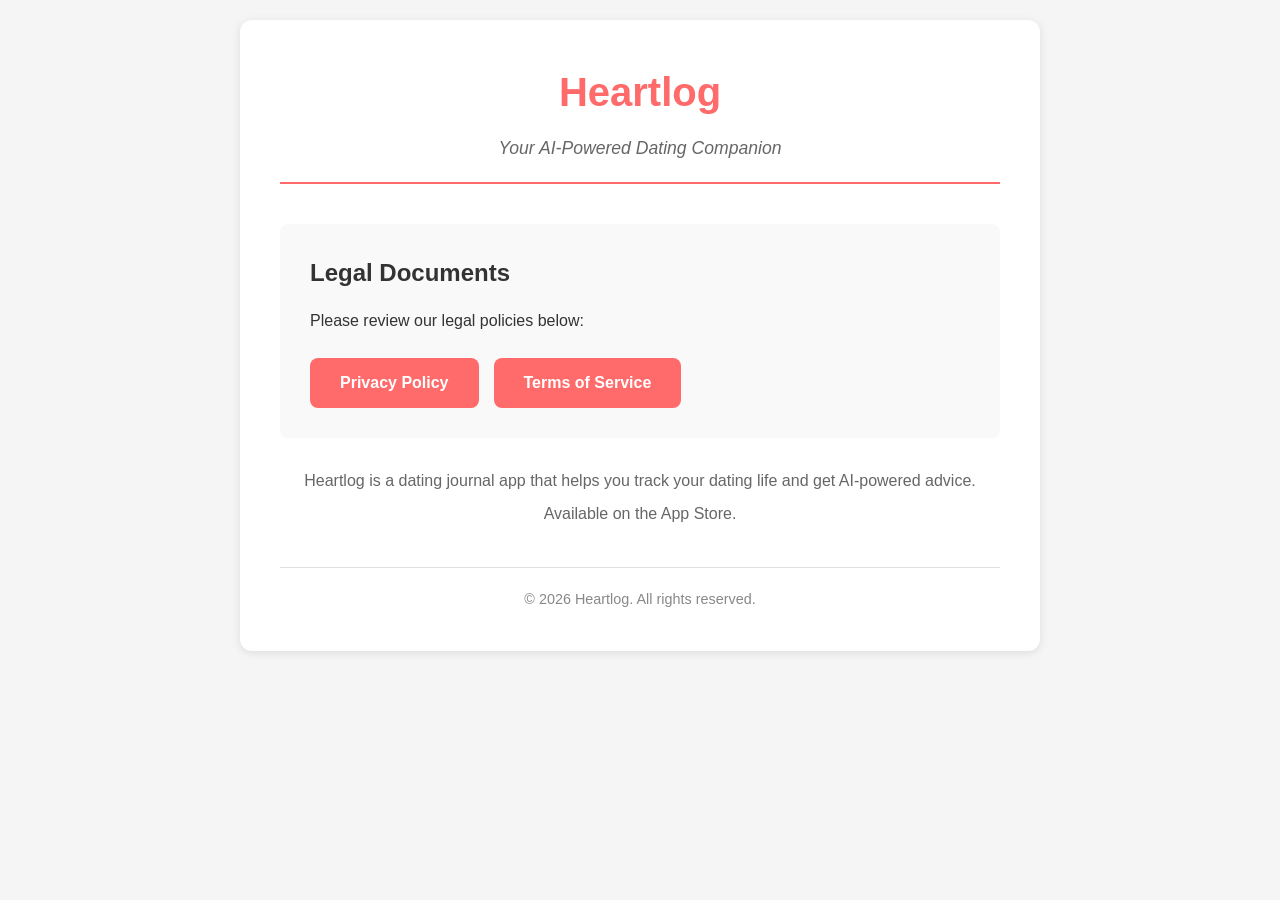
==== index.html @ 78f122ed "init with terms and privacy policy" ====
<!DOCTYPE html>
<html lang="en">
<head>
    <meta charset="UTF-8">
    <meta name="viewport" content="width=device-width, initial-scale=1.0">
    <title>Heartlog - Legal</title>
    <link rel="stylesheet" href="styles.css">
</head>
<body>
    <div class="container">
        <header>
            <h1>Heartlog</h1>
            <p class="tagline">Your AI-Powered Dating Companion</p>
        </header>

        <main>
            <div class="card">
                <h2>Legal Documents</h2>
                <p>Please review our legal policies below:</p>
                
                <div class="links">
                    <a href="privacy-policy.html" class="button">Privacy Policy</a>
                    <a href="terms-of-service.html" class="button">Terms of Service</a>
                </div>
            </div>

            <div class="info">
                <p>Heartlog is a dating journal app that helps you track your dating life and get AI-powered advice.</p>
                <p>Available on the App Store.</p>
            </div>
        </main>

        <footer>
            <p>&copy; 2026 Heartlog. All rights reserved.</p>
        </footer>
    </div>
</body>
</html>
---- styles.css ----
/* Reset and Base Styles */
* {
    margin: 0;
    padding: 0;
    box-sizing: border-box;
}

body {
    font-family: -apple-system, BlinkMacSystemFont, 'Segoe UI', Roboto, Oxygen, Ubuntu, Cantarell, sans-serif;
    line-height: 1.6;
    color: #333;
    background-color: #f5f5f5;
    padding: 20px;
}

.container {
    max-width: 800px;
    margin: 0 auto;
    background-color: white;
    padding: 40px;
    border-radius: 12px;
    box-shadow: 0 2px 10px rgba(0, 0, 0, 0.1);
}

/* Header */
header {
    text-align: center;
    margin-bottom: 40px;
    padding-bottom: 20px;
    border-bottom: 2px solid #FF6B6B;
}

h1 {
    font-size: 2.5em;
    color: #FF6B6B;
    margin-bottom: 10px;
}

.tagline {
    font-size: 1.1em;
    color: #666;
    font-style: italic;
}

.last-updated {
    font-size: 0.9em;
    color: #888;
    font-style: italic;
    margin-top: 10px;
}

/* Main Content */
main {
    margin-bottom: 40px;
}

.card {
    background-color: #f9f9f9;
    padding: 30px;
    border-radius: 8px;
    margin-bottom: 30px;
}

.card h2 {
    color: #333;
    margin-bottom: 15px;
}

.links {
    display: flex;
    gap: 15px;
    margin-top: 25px;
    flex-wrap: wrap;
}

.button {
    display: inline-block;
    padding: 12px 30px;
    background-color: #FF6B6B;
    color: white;
    text-decoration: none;
    border-radius: 8px;
    font-weight: 600;
    transition: background-color 0.3s ease;
}

.button:hover {
    background-color: #ff5252;
}

.info {
    text-align: center;
    color: #666;
    margin-top: 20px;
}

.info p {
    margin-bottom: 8px;
}

/* Legal Content */
.legal-content {
    font-size: 1em;
    line-height: 1.8;
}

.legal-content p {
    margin-bottom: 15px;
}

.legal-content section {
    margin-bottom: 35px;
}

.legal-content h2 {
    font-size: 1.5em;
    color: #333;
    margin-bottom: 15px;
    margin-top: 25px;
}

.legal-content h3 {
    font-size: 1.2em;
    color: #444;
    margin-bottom: 8px;
    margin-top: 15px;
    font-weight: 600;
}

.legal-content ul {
    margin-left: 25px;
    margin-bottom: 15px;
}

.legal-content li {
    margin-bottom: 8px;
}

.indent {
    margin-left: 20px;
}

.back-link {
    margin-top: 40px;
    padding-top: 20px;
    border-top: 1px solid #e0e0e0;
}

.back-link a {
    color: #FF6B6B;
    text-decoration: none;
    font-weight: 600;
    transition: color 0.3s ease;
}

.back-link a:hover {
    color: #ff5252;
}

/* Footer */
footer {
    text-align: center;
    padding-top: 20px;
    border-top: 1px solid #e0e0e0;
    color: #888;
    font-size: 0.9em;
}

/* Responsive Design */
@media (max-width: 768px) {
    .container {
        padding: 20px;
    }

    h1 {
        font-size: 2em;
    }

    .card {
        padding: 20px;
    }

    .links {
        flex-direction: column;
    }

    .button {
        text-align: center;
    }
}
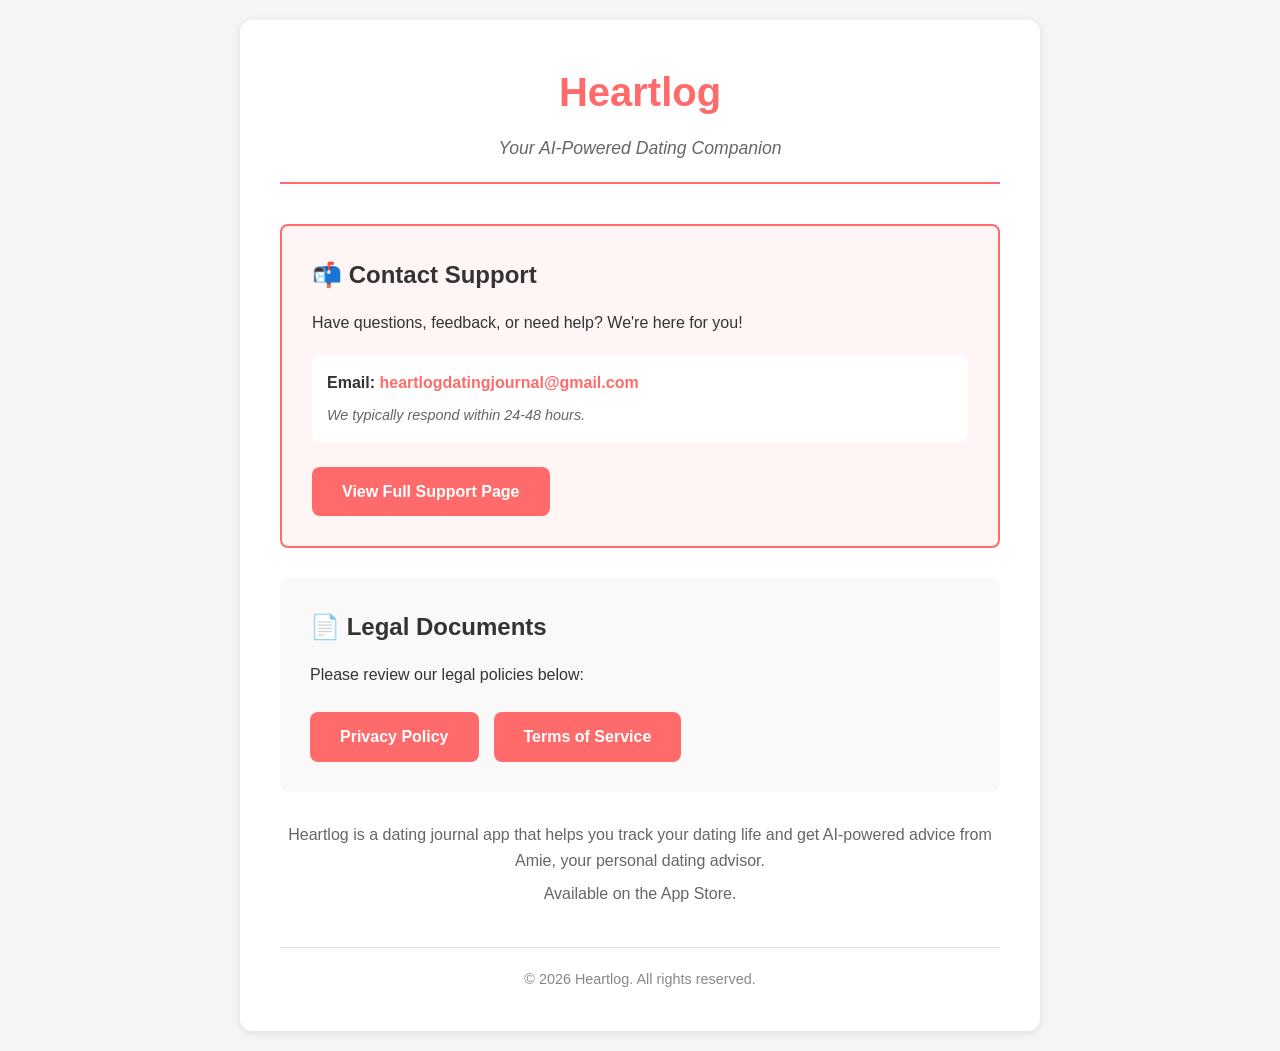
==== commit 9ba925ca: "add contact support" ====
--- a/index.html
+++ b/index.html
@@ -3,7 +3,7 @@
 <head>
     <meta charset="UTF-8">
     <meta name="viewport" content="width=device-width, initial-scale=1.0">
-    <title>Heartlog - Legal</title>
+    <title>Heartlog - Support & Legal</title>
     <link rel="stylesheet" href="styles.css">
 </head>
 <body>
@@ -14,8 +14,22 @@
         </header>
 
         <main>
+            <div class="card support-card">
+                <h2>📬 Contact Support</h2>
+                <p>Have questions, feedback, or need help? We're here for you!</p>
+                
+                <div class="support-info">
+                    <p><strong>Email:</strong> <a href="mailto:heartlogdatingjournal@gmail.com">heartlogdatingjournal@gmail.com</a></p>
+                    <p class="response-time">We typically respond within 24-48 hours.</p>
+                </div>
+                
+                <div class="links">
+                    <a href="support.html" class="button">View Full Support Page</a>
+                </div>
+            </div>
+
             <div class="card">
-                <h2>Legal Documents</h2>
+                <h2>📄 Legal Documents</h2>
                 <p>Please review our legal policies below:</p>
                 
                 <div class="links">
@@ -25,7 +39,7 @@
             </div>
 
             <div class="info">
-                <p>Heartlog is a dating journal app that helps you track your dating life and get AI-powered advice.</p>
+                <p>Heartlog is a dating journal app that helps you track your dating life and get AI-powered advice from Amie, your personal dating advisor.</p>
                 <p>Available on the App Store.</p>
             </div>
         </main>
--- a/styles.css
+++ b/styles.css
@@ -157,6 +157,62 @@
     color: #ff5252;
 }
 
+/* Support Styles */
+.support-card {
+    background-color: #fff5f5;
+    border: 2px solid #FF6B6B;
+}
+
+.support-info {
+    margin: 20px 0;
+    padding: 15px;
+    background-color: white;
+    border-radius: 8px;
+}
+
+.support-info a {
+    color: #FF6B6B;
+    font-weight: 600;
+    text-decoration: none;
+}
+
+.support-info a:hover {
+    text-decoration: underline;
+}
+
+.response-time {
+    font-size: 0.9em;
+    color: #666;
+    margin-top: 8px;
+    font-style: italic;
+}
+
+.contact-box {
+    background-color: #f9f9f9;
+    padding: 20px;
+    border-radius: 8px;
+    margin: 20px 0;
+    border-left: 4px solid #FF6B6B;
+}
+
+.contact-box a {
+    color: #FF6B6B;
+    text-decoration: none;
+}
+
+.contact-box a:hover {
+    text-decoration: underline;
+}
+
+.legal-content a {
+    color: #FF6B6B;
+    text-decoration: none;
+}
+
+.legal-content a:hover {
+    text-decoration: underline;
+}
+
 /* Footer */
 footer {
     text-align: center;
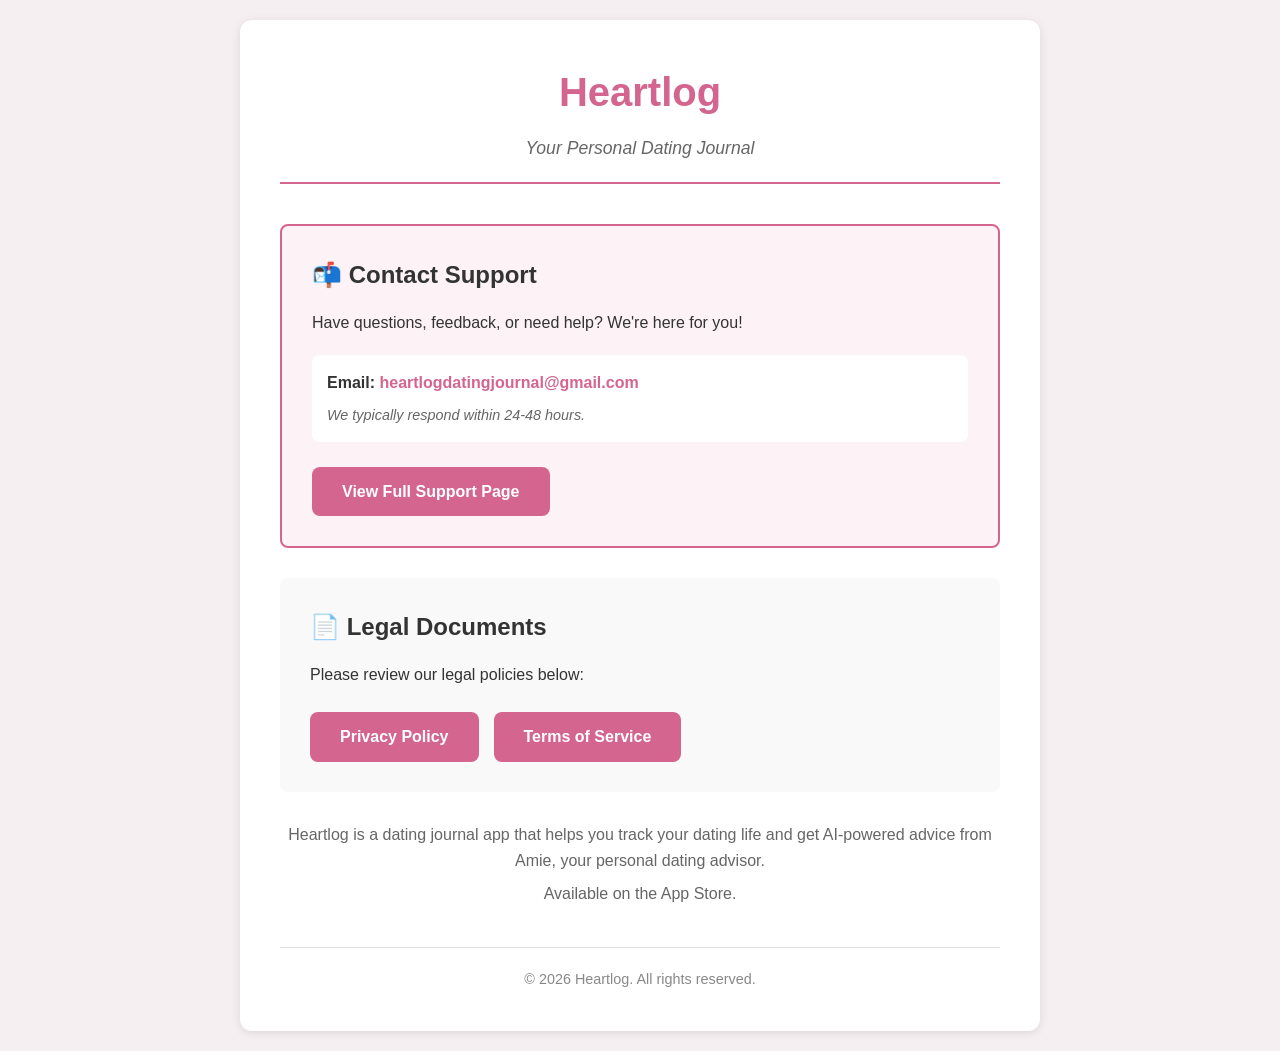
==== commit 88b1e781: "update wording" ====
--- a/index.html
+++ b/index.html
@@ -10,7 +10,7 @@
     <div class="container">
         <header>
             <h1>Heartlog</h1>
-            <p class="tagline">Your AI-Powered Dating Companion</p>
+            <p class="tagline">Your Personal Dating Journal</p>
         </header>
 
         <main>
--- a/styles.css
+++ b/styles.css
@@ -9,7 +9,7 @@
     font-family: -apple-system, BlinkMacSystemFont, 'Segoe UI', Roboto, Oxygen, Ubuntu, Cantarell, sans-serif;
     line-height: 1.6;
     color: #333;
-    background-color: #f5f5f5;
+    background-color: #F6EFF2;
     padding: 20px;
 }
 
@@ -27,12 +27,12 @@
     text-align: center;
     margin-bottom: 40px;
     padding-bottom: 20px;
-    border-bottom: 2px solid #FF6B6B;
+    border-bottom: 2px solid #D4658E;
 }
 
 h1 {
     font-size: 2.5em;
-    color: #FF6B6B;
+    color: #D4658E;
     margin-bottom: 10px;
 }
 
@@ -76,7 +76,7 @@
 .button {
     display: inline-block;
     padding: 12px 30px;
-    background-color: #FF6B6B;
+    background-color: #D4658E;
     color: white;
     text-decoration: none;
     border-radius: 8px;
@@ -85,7 +85,7 @@
 }
 
 .button:hover {
-    background-color: #ff5252;
+    background-color: #B84D76;
 }
 
 .info {
@@ -147,20 +147,20 @@
 }
 
 .back-link a {
-    color: #FF6B6B;
+    color: #D4658E;
     text-decoration: none;
     font-weight: 600;
     transition: color 0.3s ease;
 }
 
 .back-link a:hover {
-    color: #ff5252;
+    color: #B84D76;
 }
 
 /* Support Styles */
 .support-card {
-    background-color: #fff5f5;
-    border: 2px solid #FF6B6B;
+    background-color: #FDF2F6;
+    border: 2px solid #D4658E;
 }
 
 .support-info {
@@ -171,7 +171,7 @@
 }
 
 .support-info a {
-    color: #FF6B6B;
+    color: #D4658E;
     font-weight: 600;
     text-decoration: none;
 }
@@ -192,11 +192,11 @@
     padding: 20px;
     border-radius: 8px;
     margin: 20px 0;
-    border-left: 4px solid #FF6B6B;
+    border-left: 4px solid #D4658E;
 }
 
 .contact-box a {
-    color: #FF6B6B;
+    color: #D4658E;
     text-decoration: none;
 }
 
@@ -205,7 +205,7 @@
 }
 
 .legal-content a {
-    color: #FF6B6B;
+    color: #D4658E;
     text-decoration: none;
 }
 
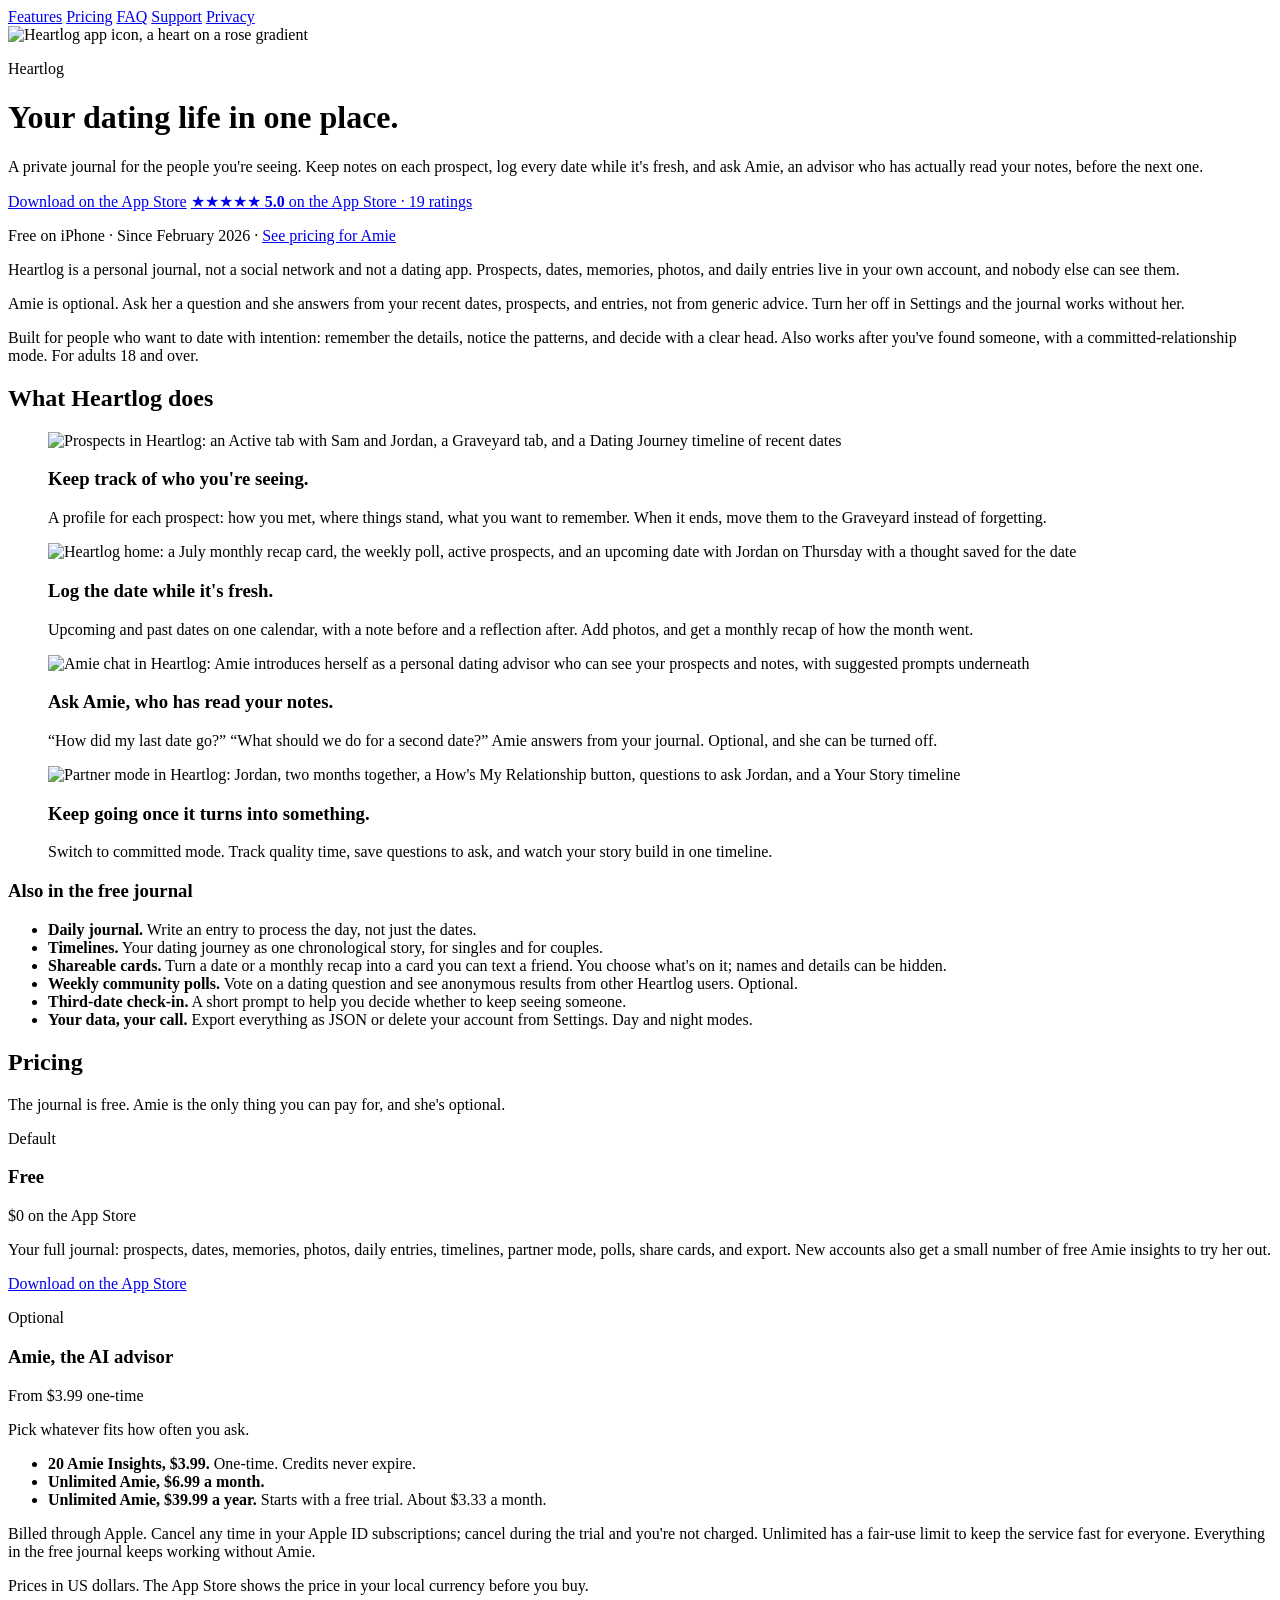
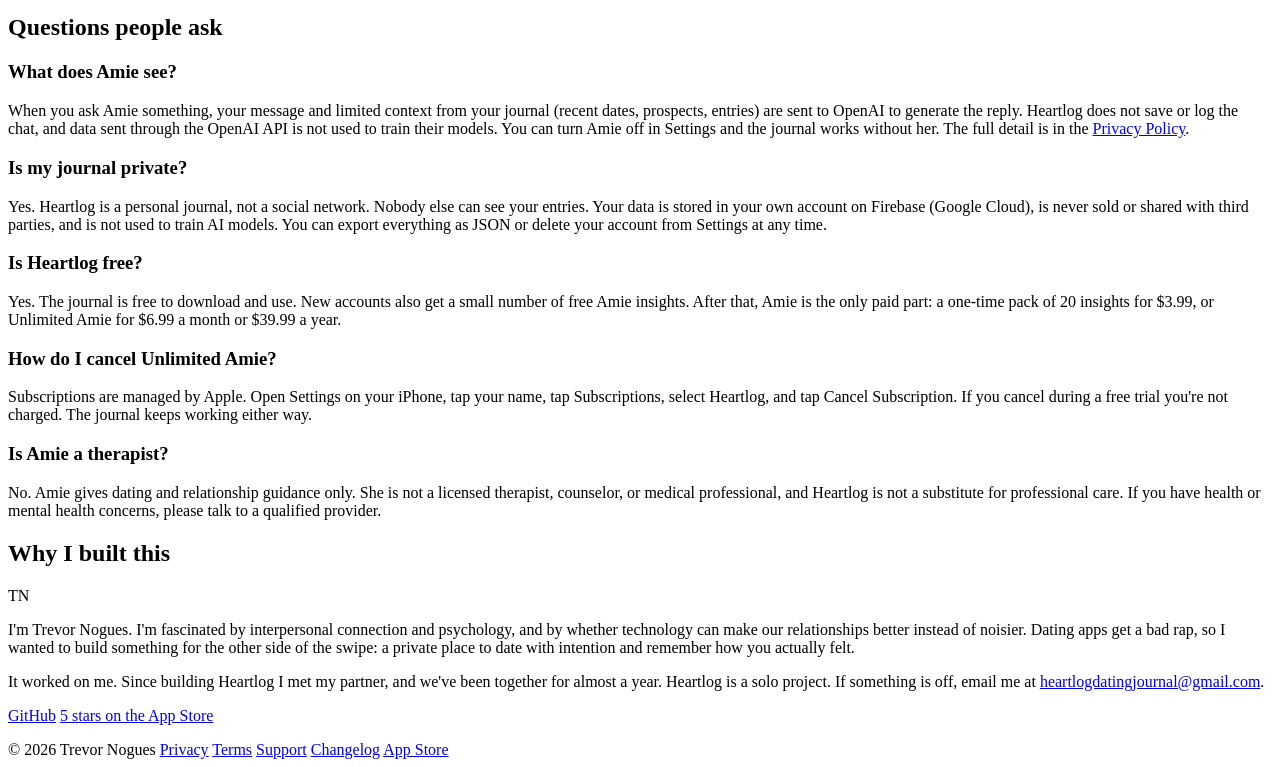
==== commit a88ef994: "Rebuild landing page as a storefront; add changelog, screenshots, SEO files - index.html: hero with " ====
--- a/index.html
+++ b/index.html
@@ -1,53 +1,355 @@
-<!DOCTYPE html>
+<!doctype html>
 <html lang="en">
 <head>
-    <meta charset="UTF-8">
-    <meta name="viewport" content="width=device-width, initial-scale=1.0">
-    <title>Heartlog - Support & Legal</title>
-    <link rel="stylesheet" href="styles.css">
+  <meta charset="utf-8" />
+  <meta name="viewport" content="width=device-width, initial-scale=1" />
+  <title>Heartlog - Dating journal</title>
+  <meta name="description" content="Heartlog is a private dating journal for iPhone. Keep notes on the people you're seeing, log dates and memories, and ask Amie, an AI advisor who has read your notes. Free on the App Store." />
+  <meta name="theme-color" content="#F6EFF2" />
+  <link rel="canonical" href="https://trevornogues.github.io/heartlog-public-pages/" />
+
+  <!-- Social preview -->
+  <meta property="og:type" content="website" />
+  <meta property="og:site_name" content="Heartlog" />
+  <meta property="og:title" content="Heartlog - Dating journal" />
+  <meta property="og:description" content="Your dating life in one place. Prospects, dates, memories, and Amie, an AI advisor who has read your notes. Private by design. Free on iPhone." />
+  <meta property="og:url" content="https://trevornogues.github.io/heartlog-public-pages/" />
+  <meta property="og:image" content="https://trevornogues.github.io/heartlog-public-pages/assets/og-image.jpg" />
+  <meta property="og:image:width" content="1200" />
+  <meta property="og:image:height" content="630" />
+  <meta property="og:image:alt" content="Heartlog app icon on a blush background" />
+  <meta name="twitter:card" content="summary_large_image" />
+  <meta name="twitter:title" content="Heartlog - Dating journal" />
+  <meta name="twitter:description" content="Your dating life in one place. Prospects, dates, memories, and Amie, an AI advisor who has read your notes. Private by design. Free on iPhone." />
+  <meta name="twitter:image" content="https://trevornogues.github.io/heartlog-public-pages/assets/og-image.jpg" />
+  <meta name="twitter:image:alt" content="Heartlog app icon on a blush background" />
+
+  <link rel="icon" href="/heartlog-public-pages/assets/favicon.png" />
+  <link rel="apple-touch-icon" href="/heartlog-public-pages/assets/icon.png" />
+  <link rel="preconnect" href="https://fonts.googleapis.com" />
+  <link rel="preconnect" href="https://fonts.gstatic.com" crossorigin />
+  <link href="https://fonts.googleapis.com/css2?family=Inter:wght@400;500;600;700&family=Playfair+Display:wght@700&display=swap" rel="stylesheet" />
+  <link rel="stylesheet" href="/heartlog-public-pages/styles.css" />
+
+  <script type="application/ld+json">
+  {
+    "@context": "https://schema.org",
+    "@graph": [
+      {
+        "@type": "Organization",
+        "@id": "https://trevornogues.github.io/heartlog-public-pages/#org",
+        "name": "Heartlog",
+        "url": "https://trevornogues.github.io/heartlog-public-pages/",
+        "logo": "https://trevornogues.github.io/heartlog-public-pages/assets/icon.png",
+        "email": "heartlogdatingjournal@gmail.com",
+        "founder": { "@type": "Person", "name": "Trevor Nogues", "url": "https://github.com/trevornogues" },
+        "sameAs": [
+          "https://github.com/trevornogues",
+          "https://apps.apple.com/us/app/heartlog-dating-journal/id6757116727"
+        ]
+      },
+      {
+        "@type": "SoftwareApplication",
+        "@id": "https://trevornogues.github.io/heartlog-public-pages/#app",
+        "name": "Heartlog: Dating Journal",
+        "alternateName": "Heartlog",
+        "applicationCategory": "LifestyleApplication",
+        "operatingSystem": "iOS",
+        "description": "A private dating journal for iPhone. Keep notes on the people you're seeing, log dates and memories, write daily entries, and ask Amie, a built-in AI advisor who can reference your own notes. Not a dating app and not a social network.",
+        "keywords": "dating journal, dating diary, dating tracker, relationship journal, date log, AI dating advice",
+        "url": "https://trevornogues.github.io/heartlog-public-pages/",
+        "installUrl": "https://apps.apple.com/us/app/heartlog-dating-journal/id6757116727",
+        "downloadUrl": "https://apps.apple.com/us/app/heartlog-dating-journal/id6757116727",
+        "softwareVersion": "1.7",
+        "datePublished": "2026-02-02",
+        "dateModified": "2026-08-10",
+        "image": "https://trevornogues.github.io/heartlog-public-pages/assets/icon.png",
+        "screenshot": [
+          "https://trevornogues.github.io/heartlog-public-pages/assets/screens/home.jpg",
+          "https://trevornogues.github.io/heartlog-public-pages/assets/screens/prospects.jpg",
+          "https://trevornogues.github.io/heartlog-public-pages/assets/screens/amie.jpg",
+          "https://trevornogues.github.io/heartlog-public-pages/assets/screens/partner.jpg"
+        ],
+        "author": { "@id": "https://trevornogues.github.io/heartlog-public-pages/#org" },
+        "publisher": { "@id": "https://trevornogues.github.io/heartlog-public-pages/#org" },
+        "offers": [
+          {
+            "@type": "Offer",
+            "name": "Heartlog - the journal",
+            "description": "Full journal: prospects, dates, memories, photos, daily entries, timelines, partner mode, weekly polls, share cards, JSON export. Includes a small number of free Amie insights.",
+            "price": "0",
+            "priceCurrency": "USD",
+            "availability": "https://schema.org/InStock",
+            "url": "https://apps.apple.com/us/app/heartlog-dating-journal/id6757116727"
+          },
+          {
+            "@type": "Offer",
+            "name": "20 Amie Insights",
+            "description": "One-time credit pack of 20 Amie requests. Credits never expire.",
+            "price": "3.99",
+            "priceCurrency": "USD",
+            "availability": "https://schema.org/InStock",
+            "url": "https://trevornogues.github.io/heartlog-public-pages/#pricing"
+          },
+          {
+            "@type": "Offer",
+            "name": "Heartlog Premium (Unlimited Amie), monthly",
+            "description": "Unlimited Amie requests, subject to the fair-use policy. Billed monthly through Apple.",
+            "price": "6.99",
+            "priceCurrency": "USD",
+            "category": "subscription",
+            "priceSpecification": {
+              "@type": "UnitPriceSpecification",
+              "price": "6.99",
+              "priceCurrency": "USD",
+              "billingDuration": "P1M"
+            },
+            "availability": "https://schema.org/InStock",
+            "url": "https://trevornogues.github.io/heartlog-public-pages/#pricing"
+          },
+          {
+            "@type": "Offer",
+            "name": "Heartlog Premium (Unlimited Amie), yearly",
+            "description": "Unlimited Amie requests, subject to the fair-use policy. Free trial, then $39.99 a year through Apple.",
+            "price": "39.99",
+            "priceCurrency": "USD",
+            "category": "subscription",
+            "priceSpecification": {
+              "@type": "UnitPriceSpecification",
+              "price": "39.99",
+              "priceCurrency": "USD",
+              "billingDuration": "P1Y"
+            },
+            "availability": "https://schema.org/InStock",
+            "url": "https://trevornogues.github.io/heartlog-public-pages/#pricing"
+          }
+        ],
+        "aggregateRating": {
+          "@type": "AggregateRating",
+          "ratingValue": "5",
+          "bestRating": "5",
+          "worstRating": "1",
+          "ratingCount": "19"
+        }
+      },
+      {
+        "@type": "FAQPage",
+        "@id": "https://trevornogues.github.io/heartlog-public-pages/#faq",
+        "mainEntity": [
+          {
+            "@type": "Question",
+            "name": "What does Amie see?",
+            "acceptedAnswer": { "@type": "Answer", "text": "When you ask Amie something, your message and limited context from your journal (recent dates, prospects, entries) are sent to OpenAI to generate the reply. Heartlog does not save or log the chat, and data sent through the OpenAI API is not used to train their models. You can turn Amie off in Settings and the journal works without her." }
+          },
+          {
+            "@type": "Question",
+            "name": "Is my journal private?",
+            "acceptedAnswer": { "@type": "Answer", "text": "Yes. Heartlog is a personal journal, not a social network. Nobody else can see your entries. Your data is stored in your own account on Firebase (Google Cloud), is never sold or shared with third parties, and is not used to train AI models. You can export everything as JSON or delete your account from Settings at any time." }
+          },
+          {
+            "@type": "Question",
+            "name": "Is Heartlog free?",
+            "acceptedAnswer": { "@type": "Answer", "text": "Yes. The journal is free to download and use: prospects, dates, memories, photos, daily entries, timelines, partner mode, polls, and share cards. New accounts also get a small number of free Amie insights. After that, Amie is the only paid part: a one-time pack of 20 insights for $3.99, or Unlimited Amie for $6.99 a month or $39.99 a year." }
+          },
+          {
+            "@type": "Question",
+            "name": "How do I cancel Unlimited Amie?",
+            "acceptedAnswer": { "@type": "Answer", "text": "Subscriptions are managed by Apple. Open Settings on your iPhone, tap your name, tap Subscriptions, select Heartlog, and tap Cancel Subscription. If you cancel during a free trial you are not charged. The journal keeps working either way." }
+          },
+          {
+            "@type": "Question",
+            "name": "Is Amie a therapist?",
+            "acceptedAnswer": { "@type": "Answer", "text": "No. Amie gives dating and relationship guidance only. She is not a licensed therapist, counselor, or medical professional, and Heartlog is not a substitute for professional care. If you have health or mental health concerns, please talk to a qualified provider." }
+          }
+        ]
+      }
+    ]
+  }
+  </script>
 </head>
 <body>
-    <div class="container">
-        <header>
-            <h1>Heartlog</h1>
-            <p class="tagline">Your Personal Dating Journal</p>
-        </header>
-
-        <main>
-            <div class="card support-card">
-                <h2>📬 Contact Support</h2>
-                <p>Have questions, feedback, or need help? We're here for you!</p>
-                
-                <div class="support-info">
-                    <p><strong>Email:</strong> <a href="mailto:heartlogdatingjournal@gmail.com">heartlogdatingjournal@gmail.com</a></p>
-                    <p class="response-time">We typically respond within 24-48 hours.</p>
-                </div>
-                
-                <div class="links">
-                    <a href="support.html" class="button">View Full Support Page</a>
-                </div>
-            </div>
-
-            <div class="card">
-                <h2>📄 Legal Documents</h2>
-                <p>Please review our legal policies below:</p>
-                
-                <div class="links">
-                    <a href="privacy-policy.html" class="button">Privacy Policy</a>
-                    <a href="terms-of-service.html" class="button">Terms of Service</a>
-                </div>
-            </div>
-
-            <div class="info">
-                <p>Heartlog is a dating journal app that helps you track your dating life and get AI-powered advice from Amie, your personal dating advisor.</p>
-                <p>Available on the App Store.</p>
-            </div>
-        </main>
-
-        <footer>
-            <p>&copy; 2026 Heartlog. All rights reserved.</p>
-        </footer>
-    </div>
+  <main class="container">
+    <nav class="topnav" aria-label="Site">
+      <a href="#features">Features</a>
+      <a href="#pricing">Pricing</a>
+      <a href="#faq">FAQ</a>
+      <a href="/heartlog-public-pages/support.html">Support</a>
+      <a href="/heartlog-public-pages/privacy-policy.html">Privacy</a>
+    </nav>
+
+    <header class="hero">
+      <img class="app-icon" src="/heartlog-public-pages/assets/icon.png" alt="Heartlog app icon, a heart on a rose gradient" width="64" height="64" />
+      <p class="wordmark">Heartlog</p>
+      <h1 class="page-title">Your dating life in one place.</h1>
+      <p class="lede">A private journal for the people you're seeing. Keep notes on each prospect, log every date while it's fresh, and ask Amie, an advisor who has actually read your notes, before the next one.</p>
+
+      <div class="cta-row">
+        <a class="button button-primary" href="https://apps.apple.com/us/app/heartlog-dating-journal/id6757116727">Download on the App Store</a>
+        <!-- Rating pulled from the App Store listing. Refresh the number and count after new reviews land. -->
+        <a class="rating" href="https://apps.apple.com/us/app/heartlog-dating-journal/id6757116727?see-all=reviews" aria-label="Rated 5.0 out of 5 on the App Store from 19 ratings">
+          <span class="stars" aria-hidden="true">★★★★★</span>
+          <span class="rating-text"><strong>5.0</strong> on the App Store · 19 ratings</span>
+        </a>
+      </div>
+      <p class="cta-sub">Free on iPhone · Since February 2026 · <a href="#pricing">See pricing for Amie</a></p>
+    </header>
+
+    <p class="muted">
+      Heartlog is a personal journal, not a social network and not a dating app.
+      Prospects, dates, memories, photos, and daily entries live in your own account,
+      and nobody else can see them.
+    </p>
+    <p class="muted">
+      Amie is optional. Ask her a question and she answers from your recent dates,
+      prospects, and entries, not from generic advice. Turn her off in Settings and
+      the journal works without her.
+    </p>
+    <p class="muted scope">
+      Built for people who want to date with intention: remember the details, notice
+      the patterns, and decide with a clear head. Also works after you've found
+      someone, with a committed-relationship mode. For adults 18 and over.
+    </p>
+
+    <section id="features" class="section">
+      <h2>What Heartlog does</h2>
+      <div class="screens" role="list">
+        <figure class="screen" role="listitem">
+          <img src="/heartlog-public-pages/assets/screens/prospects.jpg" alt="Prospects in Heartlog: an Active tab with Sam and Jordan, a Graveyard tab, and a Dating Journey timeline of recent dates" width="640" height="1056" loading="lazy" decoding="async" />
+          <figcaption>
+            <h3>Keep track of who you're seeing.</h3>
+            <p>A profile for each prospect: how you met, where things stand, what you want to remember. When it ends, move them to the Graveyard instead of forgetting.</p>
+          </figcaption>
+        </figure>
+        <figure class="screen" role="listitem">
+          <img src="/heartlog-public-pages/assets/screens/home.jpg" alt="Heartlog home: a July monthly recap card, the weekly poll, active prospects, and an upcoming date with Jordan on Thursday with a thought saved for the date" width="640" height="1056" loading="lazy" decoding="async" />
+          <figcaption>
+            <h3>Log the date while it's fresh.</h3>
+            <p>Upcoming and past dates on one calendar, with a note before and a reflection after. Add photos, and get a monthly recap of how the month went.</p>
+          </figcaption>
+        </figure>
+        <figure class="screen" role="listitem">
+          <img src="/heartlog-public-pages/assets/screens/amie.jpg" alt="Amie chat in Heartlog: Amie introduces herself as a personal dating advisor who can see your prospects and notes, with suggested prompts underneath" width="640" height="1056" loading="lazy" decoding="async" />
+          <figcaption>
+            <h3>Ask Amie, who has read your notes.</h3>
+            <p>“How did my last date go?” “What should we do for a second date?” Amie answers from your journal. Optional, and she can be turned off.</p>
+          </figcaption>
+        </figure>
+        <figure class="screen" role="listitem">
+          <img src="/heartlog-public-pages/assets/screens/partner.jpg" alt="Partner mode in Heartlog: Jordan, two months together, a How's My Relationship button, questions to ask Jordan, and a Your Story timeline" width="640" height="1056" loading="lazy" decoding="async" />
+          <figcaption>
+            <h3>Keep going once it turns into something.</h3>
+            <p>Switch to committed mode. Track quality time, save questions to ask, and watch your story build in one timeline.</p>
+          </figcaption>
+        </figure>
+      </div>
+
+      <h3 class="list-title">Also in the free journal</h3>
+      <ul class="feature-list">
+        <li><strong>Daily journal.</strong> Write an entry to process the day, not just the dates.</li>
+        <li><strong>Timelines.</strong> Your dating journey as one chronological story, for singles and for couples.</li>
+        <li><strong>Shareable cards.</strong> Turn a date or a monthly recap into a card you can text a friend. You choose what's on it; names and details can be hidden.</li>
+        <li><strong>Weekly community polls.</strong> Vote on a dating question and see anonymous results from other Heartlog users. Optional.</li>
+        <li><strong>Third-date check-in.</strong> A short prompt to help you decide whether to keep seeing someone.</li>
+        <li><strong>Your data, your call.</strong> Export everything as JSON or delete your account from Settings. Day and night modes.</li>
+      </ul>
+    </section>
+
+    <section id="pricing" class="section">
+      <h2>Pricing</h2>
+      <p class="muted">The journal is free. Amie is the only thing you can pay for, and she's optional.</p>
+      <div class="plans">
+        <article class="plan">
+          <p class="plan-badge">Default</p>
+          <h3>Free</h3>
+          <p class="price">$0 <span>on the App Store</span></p>
+          <p>Your full journal: prospects, dates, memories, photos, daily entries, timelines, partner mode, polls, share cards, and export. New accounts also get a small number of free Amie insights to try her out.</p>
+          <a class="button button-secondary" href="https://apps.apple.com/us/app/heartlog-dating-journal/id6757116727">Download on the App Store</a>
+        </article>
+        <article class="plan plan-ai">
+          <p class="plan-badge plan-badge-accent">Optional</p>
+          <h3>Amie, the AI advisor</h3>
+          <p class="price">From $3.99 <span>one-time</span></p>
+          <p class="price-note">Pick whatever fits how often you ask.</p>
+          <ul class="plan-list">
+            <li><strong>20 Amie Insights, $3.99.</strong> One-time. Credits never expire.</li>
+            <li><strong>Unlimited Amie, $6.99 a month.</strong></li>
+            <li><strong>Unlimited Amie, $39.99 a year.</strong> Starts with a free trial. About $3.33 a month.</li>
+          </ul>
+          <p class="fine">Billed through Apple. Cancel any time in your Apple ID subscriptions; cancel during the trial and you're not charged. Unlimited has a fair-use limit to keep the service fast for everyone. Everything in the free journal keeps working without Amie.</p>
+        </article>
+      </div>
+      <p class="muted small">Prices in US dollars. The App Store shows the price in your local currency before you buy.</p>
+    </section>
+
+    <!--
+      Testimonial strip (not yet live).
+      Collect 3 one-line quotes from users (first name, city, a specific outcome),
+      then remove this comment wrapper.
+
+    <section id="people" class="section">
+      <h2>What people say</h2>
+      <ul class="quotes">
+        <li class="quote">
+          <blockquote>“QUOTE: a specific outcome.”</blockquote>
+          <cite>FIRST NAME · CITY</cite>
+        </li>
+        <li class="quote">
+          <blockquote>“QUOTE”</blockquote>
+          <cite>FIRST NAME · CITY</cite>
+        </li>
+        <li class="quote">
+          <blockquote>“QUOTE”</blockquote>
+          <cite>FIRST NAME · CITY</cite>
+        </li>
+      </ul>
+    </section>
+    -->
+
+    <section id="faq" class="section faq">
+      <h2>Questions people ask</h2>
+
+      <h3>What does Amie see?</h3>
+      <p>When you ask Amie something, your message and limited context from your journal (recent dates, prospects, entries) are sent to OpenAI to generate the reply. Heartlog does not save or log the chat, and data sent through the OpenAI API is not used to train their models. You can turn Amie off in Settings and the journal works without her. The full detail is in the <a href="/heartlog-public-pages/privacy-policy.html">Privacy Policy</a>.</p>
+
+      <h3>Is my journal private?</h3>
+      <p>Yes. Heartlog is a personal journal, not a social network. Nobody else can see your entries. Your data is stored in your own account on Firebase (Google Cloud), is never sold or shared with third parties, and is not used to train AI models. You can export everything as JSON or delete your account from Settings at any time.</p>
+
+      <h3>Is Heartlog free?</h3>
+      <p>Yes. The journal is free to download and use. New accounts also get a small number of free Amie insights. After that, Amie is the only paid part: a one-time pack of 20 insights for $3.99, or Unlimited Amie for $6.99 a month or $39.99 a year.</p>
+
+      <h3>How do I cancel Unlimited Amie?</h3>
+      <p>Subscriptions are managed by Apple. Open Settings on your iPhone, tap your name, tap Subscriptions, select Heartlog, and tap Cancel Subscription. If you cancel during a free trial you're not charged. The journal keeps working either way.</p>
+
+      <h3>Is Amie a therapist?</h3>
+      <p>No. Amie gives dating and relationship guidance only. She is not a licensed therapist, counselor, or medical professional, and Heartlog is not a substitute for professional care. If you have health or mental health concerns, please talk to a qualified provider.</p>
+    </section>
+
+    <section id="about" class="section founder">
+      <h2>Why I built this</h2>
+      <div class="founder-card">
+        <!-- TODO: replace the initials with a real photo, e.g.
+             <img class="founder-photo" src="/heartlog-public-pages/assets/trevor.jpg" alt="Trevor Nogues" width="72" height="72" /> -->
+        <div class="founder-photo founder-photo-placeholder" aria-hidden="true">TN</div>
+        <div class="founder-body">
+          <p>I'm Trevor Nogues. I'm fascinated by interpersonal connection and psychology, and by whether technology can make our relationships better instead of noisier. Dating apps get a bad rap, so I wanted to build something for the other side of the swipe: a private place to date with intention and remember how you actually felt.</p>
+          <p>It worked on me. Since building Heartlog I met my partner, and we've been together for almost a year. Heartlog is a solo project. If something is off, email me at <a href="mailto:heartlogdatingjournal@gmail.com">heartlogdatingjournal@gmail.com</a>.</p>
+          <p class="founder-links">
+            <a href="https://github.com/trevornogues">GitHub</a>
+            <a href="https://apps.apple.com/us/app/heartlog-dating-journal/id6757116727">5 stars on the App Store</a>
+            <!-- TODO: add X, Instagram, or LinkedIn profile link here -->
+          </p>
+        </div>
+      </div>
+    </section>
+
+    <footer class="page-foot">
+      <span>&copy; 2026 Trevor Nogues</span>
+      <a href="/heartlog-public-pages/privacy-policy.html">Privacy</a>
+      <a href="/heartlog-public-pages/terms-of-service.html">Terms</a>
+      <a href="/heartlog-public-pages/support.html">Support</a>
+      <a href="/heartlog-public-pages/changelog/">Changelog</a>
+      <a href="https://apps.apple.com/us/app/heartlog-dating-journal/id6757116727">App Store</a>
+    </footer>
+  </main>
 </body>
 </html>
-
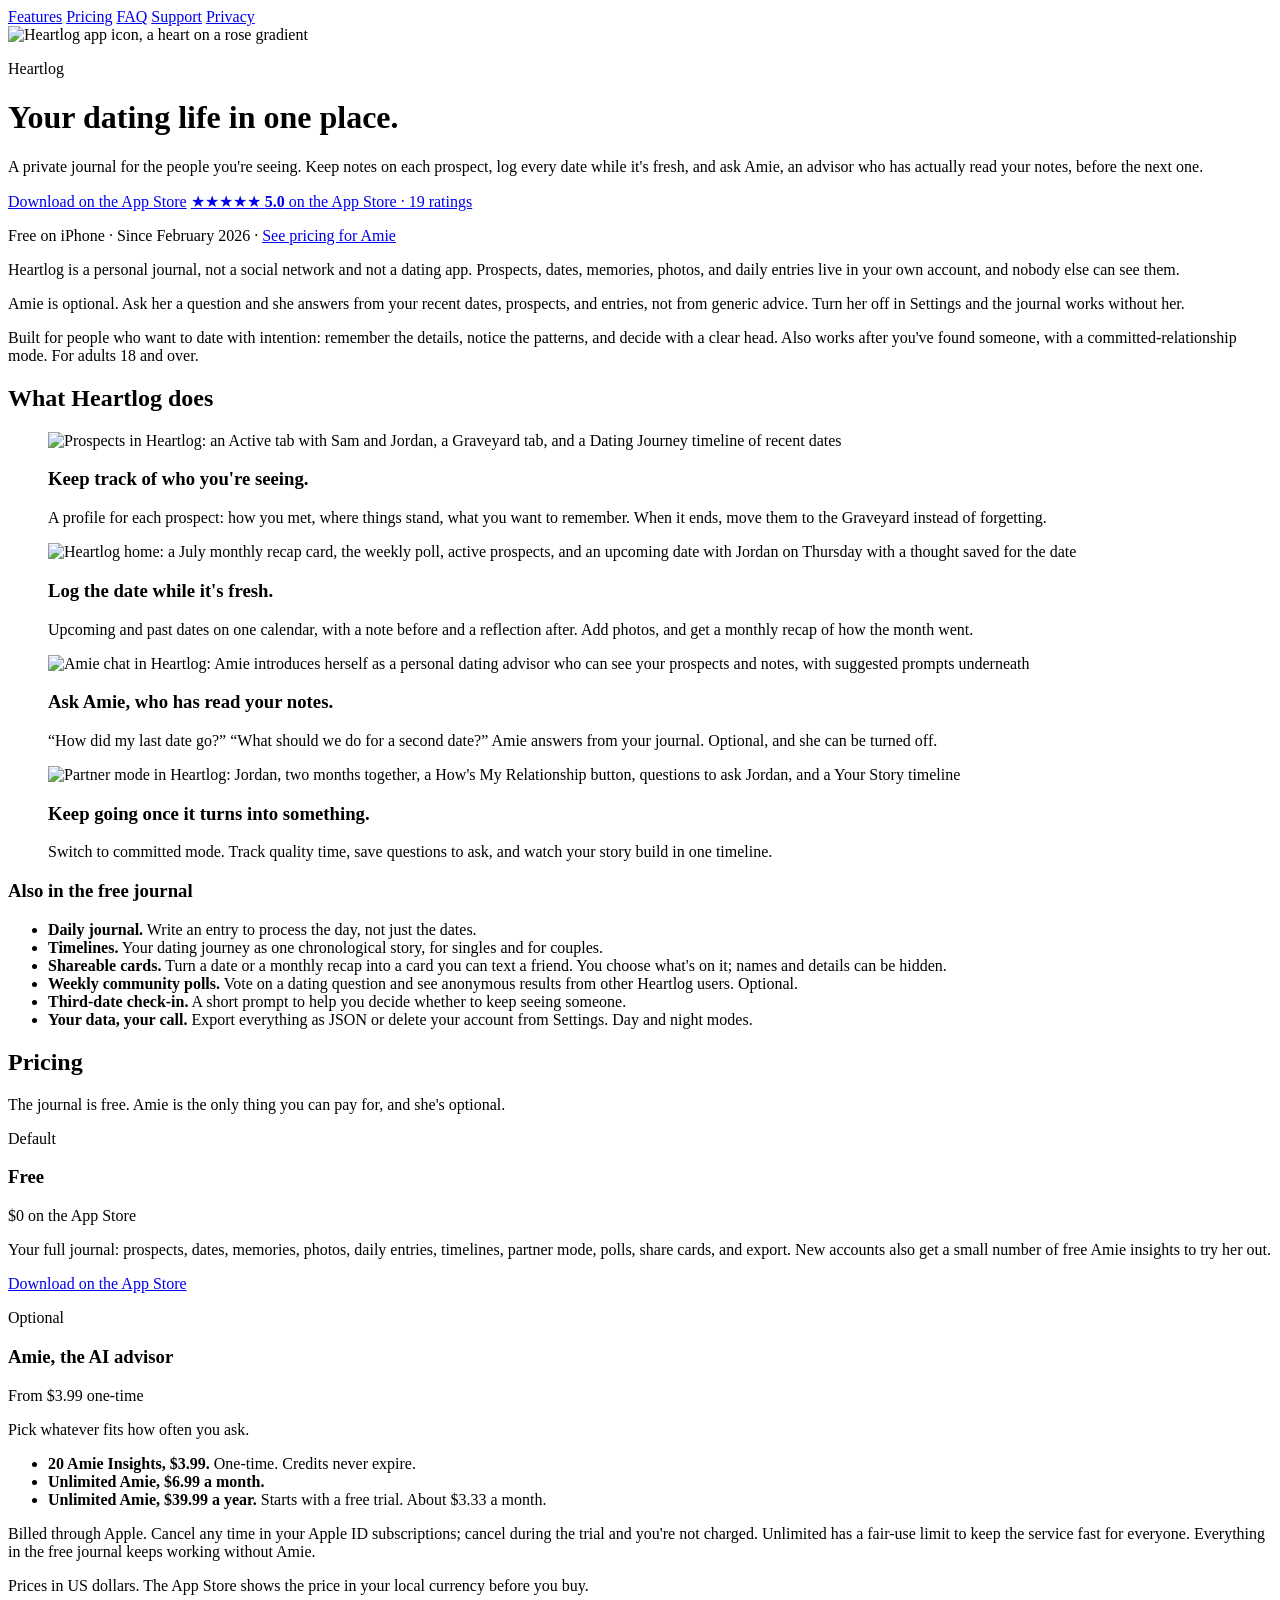
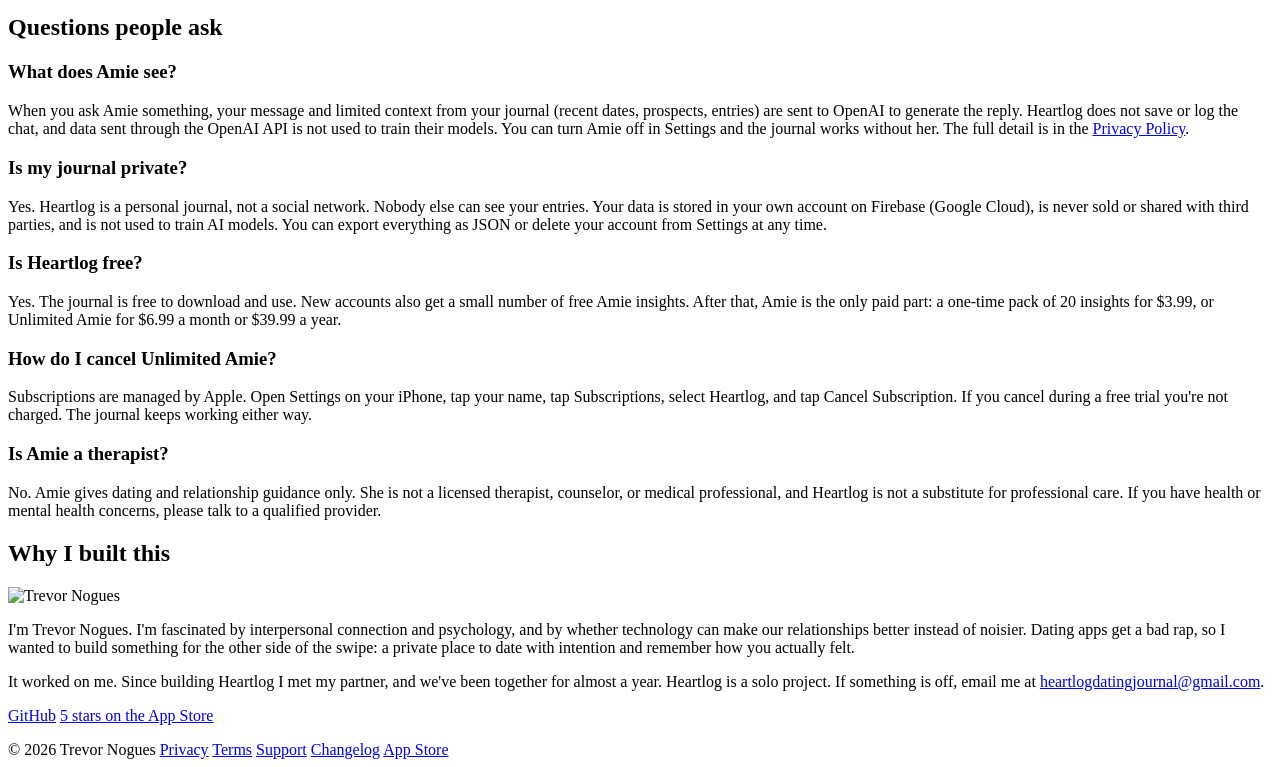
==== commit bc32e390: "Founder card: use the profile photo from the personal site Co-authored-by: Cursor <cursoragent@curso" ====
--- a/index.html
+++ b/index.html
@@ -327,9 +327,7 @@
     <section id="about" class="section founder">
       <h2>Why I built this</h2>
       <div class="founder-card">
-        <!-- TODO: replace the initials with a real photo, e.g.
-             <img class="founder-photo" src="/heartlog-public-pages/assets/trevor.jpg" alt="Trevor Nogues" width="72" height="72" /> -->
-        <div class="founder-photo founder-photo-placeholder" aria-hidden="true">TN</div>
+        <img class="founder-photo" src="/heartlog-public-pages/assets/trevor.jpg" alt="Trevor Nogues" width="72" height="72" loading="lazy" />
         <div class="founder-body">
           <p>I'm Trevor Nogues. I'm fascinated by interpersonal connection and psychology, and by whether technology can make our relationships better instead of noisier. Dating apps get a bad rap, so I wanted to build something for the other side of the swipe: a private place to date with intention and remember how you actually felt.</p>
           <p>It worked on me. Since building Heartlog I met my partner, and we've been together for almost a year. Heartlog is a solo project. If something is off, email me at <a href="mailto:heartlogdatingjournal@gmail.com">heartlogdatingjournal@gmail.com</a>.</p>
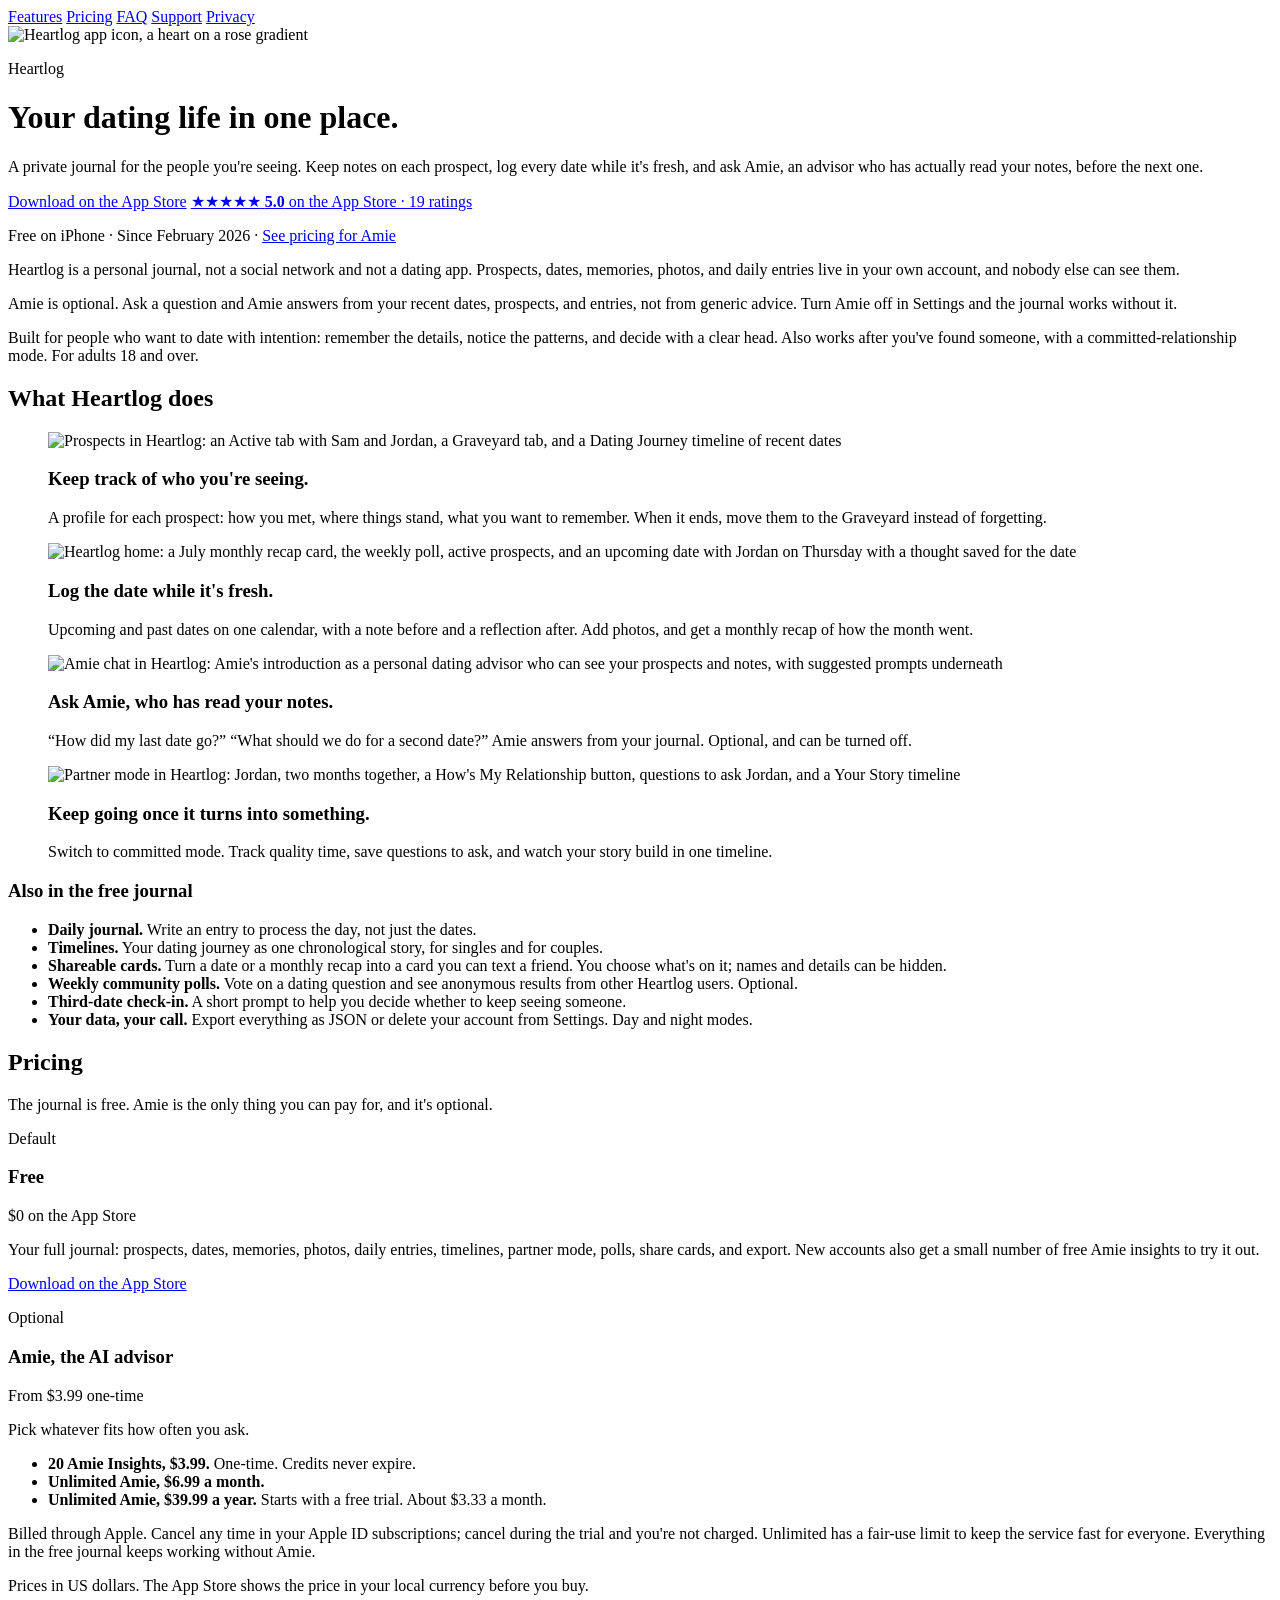
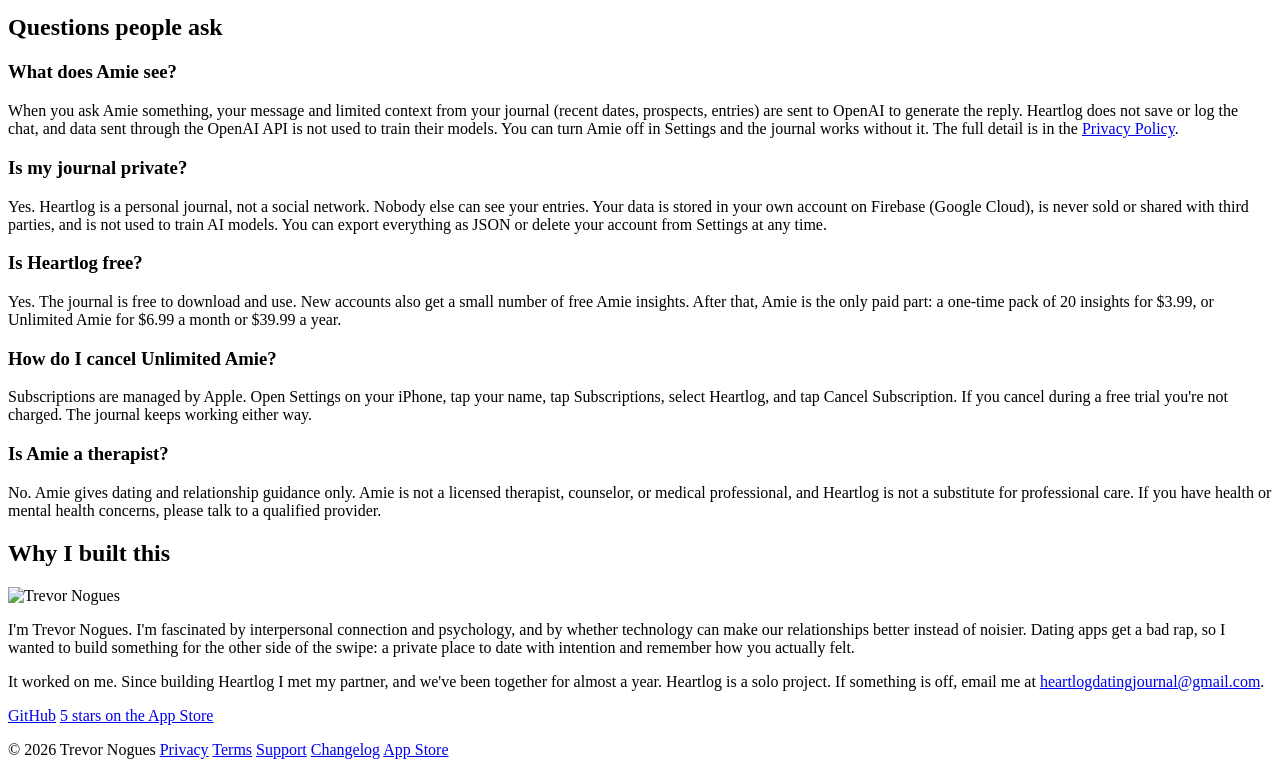
==== commit 25f7a1b9: "Refer to Amie by name, no gendered pronouns Co-authored-by: Cursor <cursoragent@cursor.com>" ====
--- a/index.html
+++ b/index.html
@@ -139,7 +139,7 @@
           {
             "@type": "Question",
             "name": "What does Amie see?",
-            "acceptedAnswer": { "@type": "Answer", "text": "When you ask Amie something, your message and limited context from your journal (recent dates, prospects, entries) are sent to OpenAI to generate the reply. Heartlog does not save or log the chat, and data sent through the OpenAI API is not used to train their models. You can turn Amie off in Settings and the journal works without her." }
+            "acceptedAnswer": { "@type": "Answer", "text": "When you ask Amie something, your message and limited context from your journal (recent dates, prospects, entries) are sent to OpenAI to generate the reply. Heartlog does not save or log the chat, and data sent through the OpenAI API is not used to train their models. You can turn Amie off in Settings and the journal works without it." }
           },
           {
             "@type": "Question",
@@ -159,7 +159,7 @@
           {
             "@type": "Question",
             "name": "Is Amie a therapist?",
-            "acceptedAnswer": { "@type": "Answer", "text": "No. Amie gives dating and relationship guidance only. She is not a licensed therapist, counselor, or medical professional, and Heartlog is not a substitute for professional care. If you have health or mental health concerns, please talk to a qualified provider." }
+            "acceptedAnswer": { "@type": "Answer", "text": "No. Amie gives dating and relationship guidance only. Amie is not a licensed therapist, counselor, or medical professional, and Heartlog is not a substitute for professional care. If you have health or mental health concerns, please talk to a qualified provider." }
           }
         ]
       }
@@ -200,9 +200,9 @@
       and nobody else can see them.
     </p>
     <p class="muted">
-      Amie is optional. Ask her a question and she answers from your recent dates,
-      prospects, and entries, not from generic advice. Turn her off in Settings and
-      the journal works without her.
+      Amie is optional. Ask a question and Amie answers from your recent dates,
+      prospects, and entries, not from generic advice. Turn Amie off in Settings and
+      the journal works without it.
     </p>
     <p class="muted scope">
       Built for people who want to date with intention: remember the details, notice
@@ -228,10 +228,10 @@
           </figcaption>
         </figure>
         <figure class="screen" role="listitem">
-          <img src="/heartlog-public-pages/assets/screens/amie.jpg" alt="Amie chat in Heartlog: Amie introduces herself as a personal dating advisor who can see your prospects and notes, with suggested prompts underneath" width="640" height="1056" loading="lazy" decoding="async" />
+          <img src="/heartlog-public-pages/assets/screens/amie.jpg" alt="Amie chat in Heartlog: Amie's introduction as a personal dating advisor who can see your prospects and notes, with suggested prompts underneath" width="640" height="1056" loading="lazy" decoding="async" />
           <figcaption>
             <h3>Ask Amie, who has read your notes.</h3>
-            <p>“How did my last date go?” “What should we do for a second date?” Amie answers from your journal. Optional, and she can be turned off.</p>
+            <p>“How did my last date go?” “What should we do for a second date?” Amie answers from your journal. Optional, and can be turned off.</p>
           </figcaption>
         </figure>
         <figure class="screen" role="listitem">
@@ -256,13 +256,13 @@
 
     <section id="pricing" class="section">
       <h2>Pricing</h2>
-      <p class="muted">The journal is free. Amie is the only thing you can pay for, and she's optional.</p>
+      <p class="muted">The journal is free. Amie is the only thing you can pay for, and it's optional.</p>
       <div class="plans">
         <article class="plan">
           <p class="plan-badge">Default</p>
           <h3>Free</h3>
           <p class="price">$0 <span>on the App Store</span></p>
-          <p>Your full journal: prospects, dates, memories, photos, daily entries, timelines, partner mode, polls, share cards, and export. New accounts also get a small number of free Amie insights to try her out.</p>
+          <p>Your full journal: prospects, dates, memories, photos, daily entries, timelines, partner mode, polls, share cards, and export. New accounts also get a small number of free Amie insights to try it out.</p>
           <a class="button button-secondary" href="https://apps.apple.com/us/app/heartlog-dating-journal/id6757116727">Download on the App Store</a>
         </article>
         <article class="plan plan-ai">
@@ -309,7 +309,7 @@
       <h2>Questions people ask</h2>
 
       <h3>What does Amie see?</h3>
-      <p>When you ask Amie something, your message and limited context from your journal (recent dates, prospects, entries) are sent to OpenAI to generate the reply. Heartlog does not save or log the chat, and data sent through the OpenAI API is not used to train their models. You can turn Amie off in Settings and the journal works without her. The full detail is in the <a href="/heartlog-public-pages/privacy-policy.html">Privacy Policy</a>.</p>
+      <p>When you ask Amie something, your message and limited context from your journal (recent dates, prospects, entries) are sent to OpenAI to generate the reply. Heartlog does not save or log the chat, and data sent through the OpenAI API is not used to train their models. You can turn Amie off in Settings and the journal works without it. The full detail is in the <a href="/heartlog-public-pages/privacy-policy.html">Privacy Policy</a>.</p>
 
       <h3>Is my journal private?</h3>
       <p>Yes. Heartlog is a personal journal, not a social network. Nobody else can see your entries. Your data is stored in your own account on Firebase (Google Cloud), is never sold or shared with third parties, and is not used to train AI models. You can export everything as JSON or delete your account from Settings at any time.</p>
@@ -321,7 +321,7 @@
       <p>Subscriptions are managed by Apple. Open Settings on your iPhone, tap your name, tap Subscriptions, select Heartlog, and tap Cancel Subscription. If you cancel during a free trial you're not charged. The journal keeps working either way.</p>
 
       <h3>Is Amie a therapist?</h3>
-      <p>No. Amie gives dating and relationship guidance only. She is not a licensed therapist, counselor, or medical professional, and Heartlog is not a substitute for professional care. If you have health or mental health concerns, please talk to a qualified provider.</p>
+      <p>No. Amie gives dating and relationship guidance only. Amie is not a licensed therapist, counselor, or medical professional, and Heartlog is not a substitute for professional care. If you have health or mental health concerns, please talk to a qualified provider.</p>
     </section>
 
     <section id="about" class="section founder">
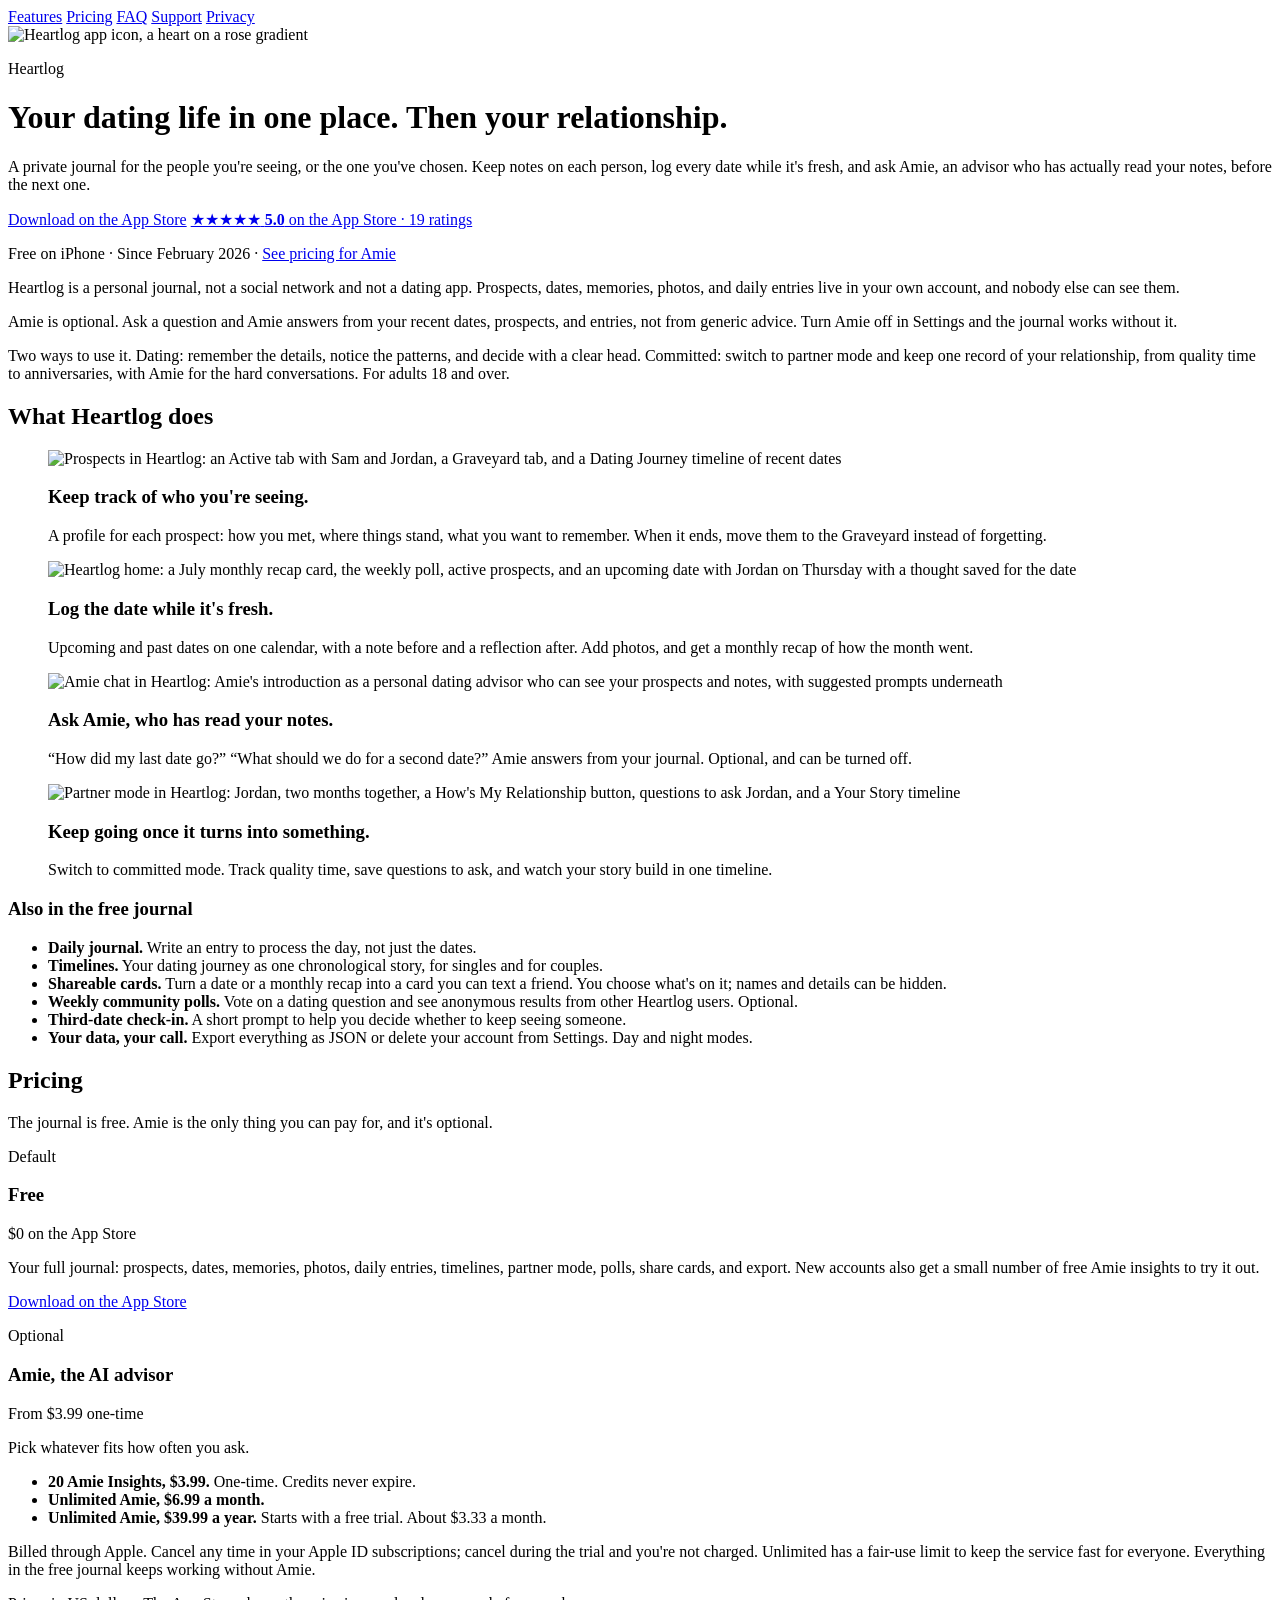
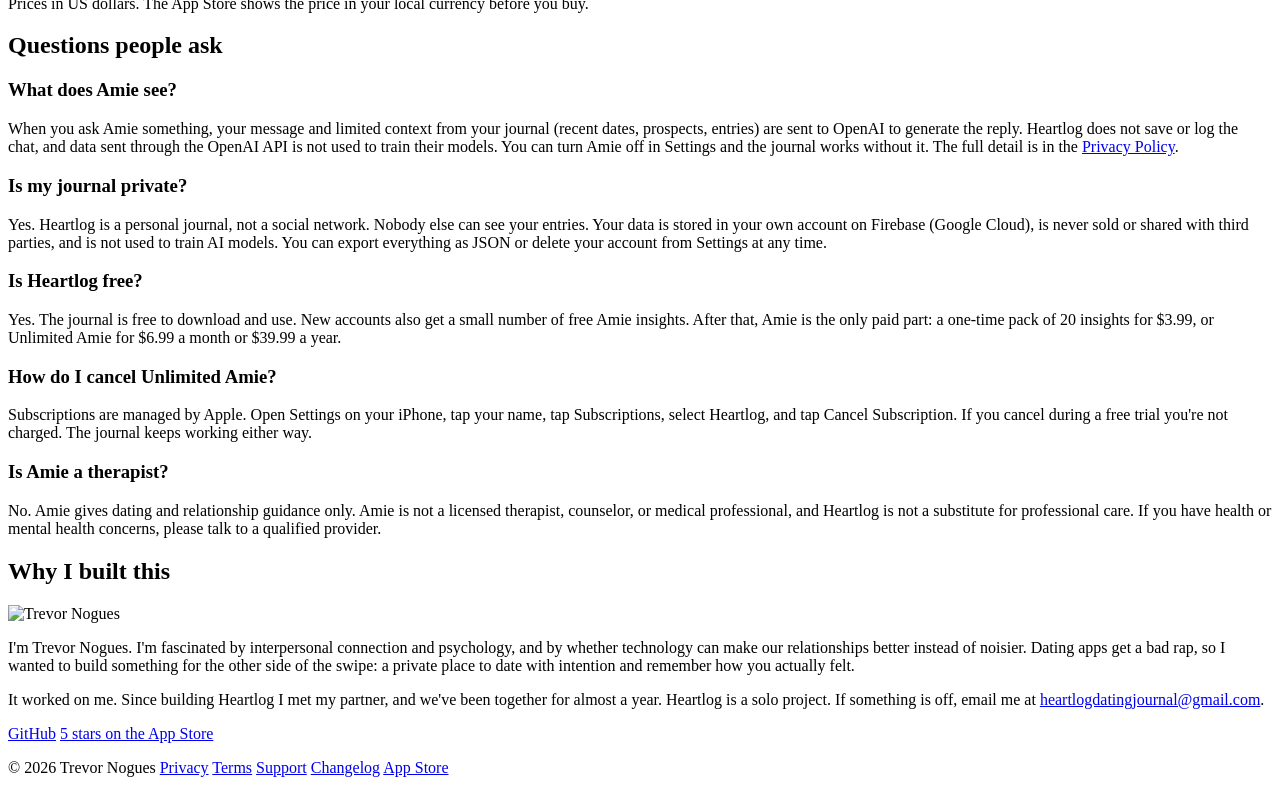
==== commit 68d13c53: "Position Heartlog for dating and committed relationships. Update hero, meta, and scope copy so partn" ====
--- a/index.html
+++ b/index.html
@@ -4,7 +4,7 @@
   <meta charset="utf-8" />
   <meta name="viewport" content="width=device-width, initial-scale=1" />
   <title>Heartlog - Dating journal</title>
-  <meta name="description" content="Heartlog is a private dating journal for iPhone. Keep notes on the people you're seeing, log dates and memories, and ask Amie, an AI advisor who has read your notes. Free on the App Store." />
+  <meta name="description" content="Heartlog is a private dating and relationship journal for iPhone. Keep notes on the people you're seeing or your partner, log dates and memories, and ask Amie, an AI advisor who has read your notes. Free on the App Store." />
   <meta name="theme-color" content="#F6EFF2" />
   <link rel="canonical" href="https://trevornogues.github.io/heartlog-public-pages/" />
 
@@ -12,7 +12,7 @@
   <meta property="og:type" content="website" />
   <meta property="og:site_name" content="Heartlog" />
   <meta property="og:title" content="Heartlog - Dating journal" />
-  <meta property="og:description" content="Your dating life in one place. Prospects, dates, memories, and Amie, an AI advisor who has read your notes. Private by design. Free on iPhone." />
+  <meta property="og:description" content="Your dating life in one place, then your relationship. Prospects or partner, dates, memories, and Amie, an AI advisor who has read your notes. Private by design. Free on iPhone." />
   <meta property="og:url" content="https://trevornogues.github.io/heartlog-public-pages/" />
   <meta property="og:image" content="https://trevornogues.github.io/heartlog-public-pages/assets/og-image.jpg" />
   <meta property="og:image:width" content="1200" />
@@ -20,7 +20,7 @@
   <meta property="og:image:alt" content="Heartlog app icon on a blush background" />
   <meta name="twitter:card" content="summary_large_image" />
   <meta name="twitter:title" content="Heartlog - Dating journal" />
-  <meta name="twitter:description" content="Your dating life in one place. Prospects, dates, memories, and Amie, an AI advisor who has read your notes. Private by design. Free on iPhone." />
+  <meta name="twitter:description" content="Your dating life in one place, then your relationship. Prospects or partner, dates, memories, and Amie, an AI advisor who has read your notes. Private by design. Free on iPhone." />
   <meta name="twitter:image" content="https://trevornogues.github.io/heartlog-public-pages/assets/og-image.jpg" />
   <meta name="twitter:image:alt" content="Heartlog app icon on a blush background" />
 
@@ -56,7 +56,7 @@
         "applicationCategory": "LifestyleApplication",
         "operatingSystem": "iOS",
         "description": "A private dating journal for iPhone. Keep notes on the people you're seeing, log dates and memories, write daily entries, and ask Amie, a built-in AI advisor who can reference your own notes. Not a dating app and not a social network.",
-        "keywords": "dating journal, dating diary, dating tracker, relationship journal, date log, AI dating advice",
+        "keywords": "dating journal, dating diary, dating tracker, relationship journal, couples journal, relationship tracker, date log, anniversary tracker, AI dating advice, AI relationship advice",
         "url": "https://trevornogues.github.io/heartlog-public-pages/",
         "installUrl": "https://apps.apple.com/us/app/heartlog-dating-journal/id6757116727",
         "downloadUrl": "https://apps.apple.com/us/app/heartlog-dating-journal/id6757116727",
@@ -180,8 +180,8 @@
     <header class="hero">
       <img class="app-icon" src="/heartlog-public-pages/assets/icon.png" alt="Heartlog app icon, a heart on a rose gradient" width="64" height="64" />
       <p class="wordmark">Heartlog</p>
-      <h1 class="page-title">Your dating life in one place.</h1>
-      <p class="lede">A private journal for the people you're seeing. Keep notes on each prospect, log every date while it's fresh, and ask Amie, an advisor who has actually read your notes, before the next one.</p>
+      <h1 class="page-title">Your dating life in one place. Then your relationship.</h1>
+      <p class="lede">A private journal for the people you're seeing, or the one you've chosen. Keep notes on each person, log every date while it's fresh, and ask Amie, an advisor who has actually read your notes, before the next one.</p>
 
       <div class="cta-row">
         <a class="button button-primary" href="https://apps.apple.com/us/app/heartlog-dating-journal/id6757116727">Download on the App Store</a>
@@ -205,9 +205,10 @@
       the journal works without it.
     </p>
     <p class="muted scope">
-      Built for people who want to date with intention: remember the details, notice
-      the patterns, and decide with a clear head. Also works after you've found
-      someone, with a committed-relationship mode. For adults 18 and over.
+      Two ways to use it. Dating: remember the details, notice the patterns, and
+      decide with a clear head. Committed: switch to partner mode and keep one
+      record of your relationship, from quality time to anniversaries, with Amie
+      for the hard conversations. For adults 18 and over.
     </p>
 
     <section id="features" class="section">
